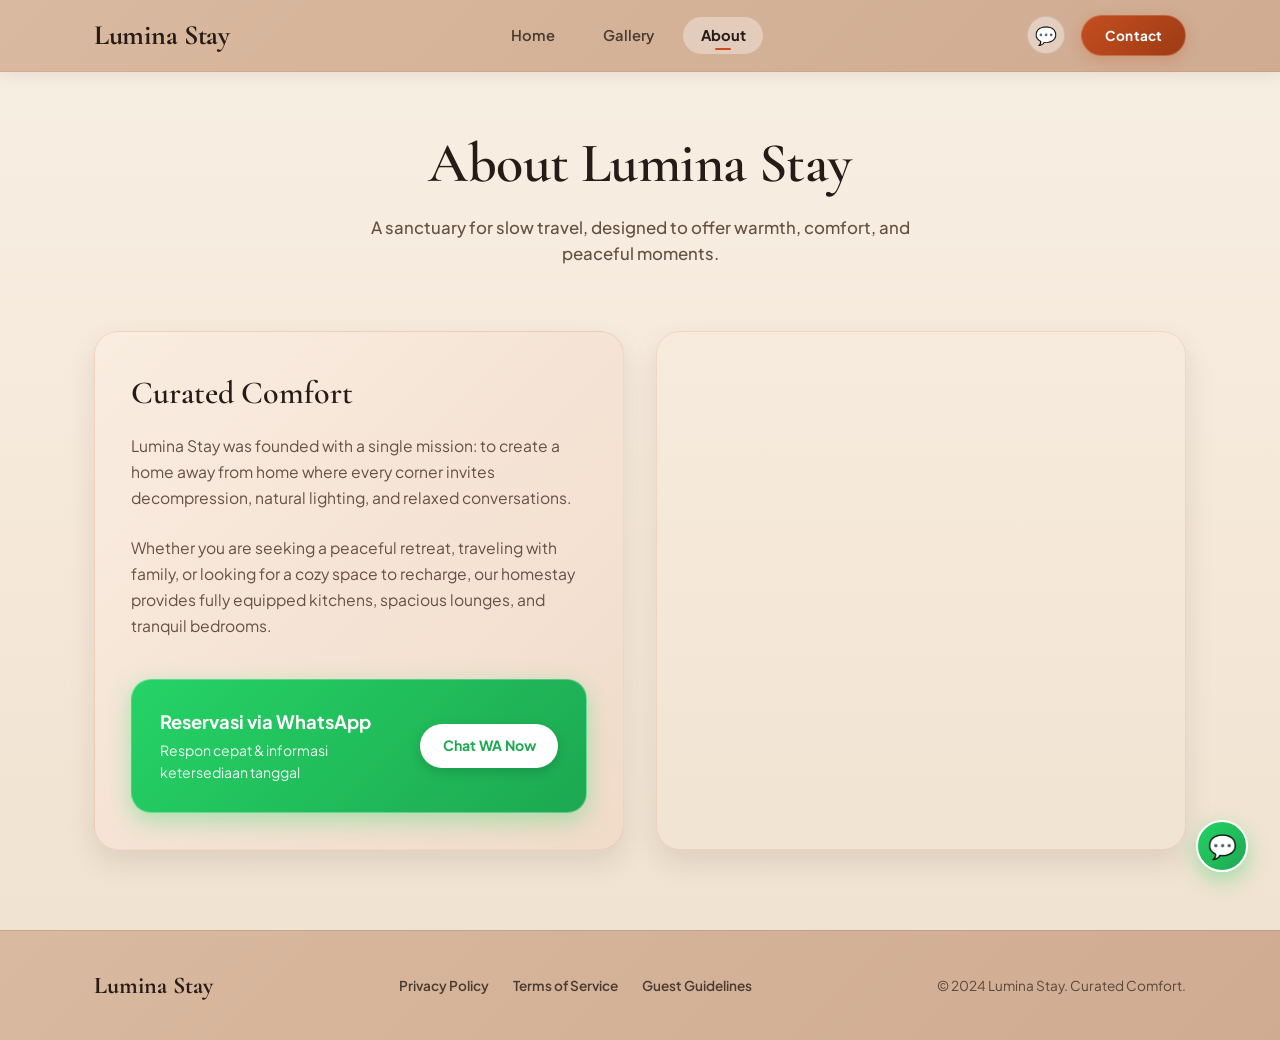
==== pages/about.html @ 622ade3f "Gallery, About, optimization" ====
<!DOCTYPE html>
<html lang="id">
<head>
  <meta charset="UTF-8">
  <meta name="viewport" content="width=device-width, initial-scale=1.0">
  <title>About Us & Contact | Lumina Stay Homestay</title>
  <meta name="description" content="Learn more about Lumina Stay homestay, contact us directly via WhatsApp, and view our location map.">
  <link rel="stylesheet" href="../css/about.css">
</head>
<body>

  <!-- Navbar -->
  <header class="site-header">
    <div class="container nav-container">
      <a href="../index.html" class="brand-logo">Lumina Stay</a>

      <ul class="nav-links" id="navLinks">
        <li><a href="../index.html" class="nav-link">Home</a></li>
        <li><a href="gallery.html" class="nav-link">Gallery</a></li>
        <li><a href="about.html" class="nav-link active">About</a></li>
      </ul>

      <div class="nav-actions">
        <a href="about.html" class="icon-button" title="Tanyakan ketersediaan">💬</a>
        <a href="about.html" class="btn-contact">Contact</a>

        <button class="mobile-toggle" id="mobileToggle" aria-label="Toggle navigation menu">
          <span></span>
          <span></span>
          <span></span>
        </button>
      </div>
    </div>
  </header>

  <!-- About Hero -->
  <section class="about-hero">
    <div class="container text-center">
      <h1 class="about-title">About Lumina Stay</h1>
      <p class="about-subtitle">A sanctuary for slow travel, designed to offer warmth, comfort, and peaceful moments.</p>
    </div>
  </section>

  <!-- About Content & Location Grid -->
  <section class="about-section">
    <div class="container">
      <div class="about-grid">
        
        <!-- Story & WhatsApp Contact Card -->
        <div class="about-card">
          <div>
            <h2 class="about-card-title">Curated Comfort</h2>
            <p class="about-text">
              Lumina Stay was founded with a single mission: to create a home away from home where every corner invites decompression, natural lighting, and relaxed conversations.
            </p>
            <p class="about-text">
              Whether you are seeking a peaceful retreat, traveling with family, or looking for a cozy space to recharge, our homestay provides fully equipped kitchens, spacious lounges, and tranquil bedrooms.
            </p>
          </div>

          <!-- Direct WhatsApp Action Box -->
          <div class="whatsapp-contact-card">
            <div class="wa-info">
              <h4>Reservasi via WhatsApp</h4>
              <p>Respon cepat & informasi ketersediaan tanggal</p>
            </div>
            <a href="https://wa.me/6285119753384?text=Halo%20Lumina%20Stay,%20saya%20ingin%20bertanya%20mengenai%20reservasi" 
               target="_blank" 
               rel="noopener noreferrer" 
               class="btn-wa-direct">
              Chat WA Now
            </a>
          </div>
        </div>

        <!-- Google Maps Location Card -->
        <div class="map-card">
          <iframe 
            src="https://www.google.com/maps/embed?pb=!1m18!1m12!1m3!1d126748.56347862244!2d107.5731168!3d-6.9034443!2m3!1f0!2f0!3f0!3m2!1i1024!2i768!4f13.1!3m3!1m2!1s0x2e68e6398252477f%3A0x146a66eb1427e5d2!2sBandung%2C%20West%20Java!5e0!3m2!1sen!2sid!4v1700000000000!5m2!1sen!2sid" 
            allowfullscreen="" 
            loading="lazy" 
            referrerpolicy="no-referrer-when-downgrade" 
            title="Lumina Stay Google Map Location">
          </iframe>
        </div>

      </div>
    </div>
  </section>

  <!-- Footer -->
  <footer class="site-footer">
    <div class="container footer-container">
      <div class="footer-brand">Lumina Stay</div>
      <ul class="footer-links">
        <li><a href="#" class="footer-link">Privacy Policy</a></li>
        <li><a href="#" class="footer-link">Terms of Service</a></li>
        <li><a href="#" class="footer-link">Guest Guidelines</a></li>
      </ul>
      <div class="footer-copy">© 2024 Lumina Stay. Curated Comfort.</div>
    </div>
  </footer>

  <!-- Floating WhatsApp Button -->
  <a href="https://wa.me/6285119753384?text=Halo%20Lumina%20Stay,%20saya%20ingin%20bertanya%20mengenai%20reservasi" 
     target="_blank" 
     rel="noopener noreferrer" 
     class="whatsapp-float" 
     aria-label="Contact via WhatsApp">
    💬
  </a>

  <script src="../js/about.js"></script>
</body>
</html>
---- css/about.css ----
/* ==========================================================================
   CSS FOR ABOUT.HTML (ABOUT & CONTACT PAGE)
   ========================================================================== */

/* Fonts */
@import url('https://fonts.googleapis.com/css2?family=Cormorant+Garamond:ital,wght@0,500;0,600;0,700;1,500;1,600&family=Plus+Jakarta+Sans:wght@400;500;600;700&display=swap');

:root {
  --bg-main: #F8EFE4;
  --header-bg: #D9B99F;
  --header-bg-gradient: linear-gradient(135deg, #D9B99F 0%, #CFAB91 100%);
  --text-dark: #261B16;
  --text-muted: #665045;
  --accent-terracotta: #C44E20;
  --accent-terracotta-hover: #9E3B14;
  --accent-gold: #DA8C2A;
  
  --font-heading: 'Cormorant Garamond', Georgia, serif;
  --font-body: 'Plus Jakarta Sans', system-ui, sans-serif;

  --nav-height: 72px;
  --radius-lg: 20px;
  --radius-xl: 24px;
  --radius-full: 999px;
  --transition: 0.3s cubic-bezier(0.16, 1, 0.3, 1);
  --shadow-card: 0 12px 28px rgba(38, 27, 22, 0.1);
}

/* Reset & Base */
*, *::before, *::after {
  box-sizing: border-box;
  margin: 0;
  padding: 0;
}

html {
  scroll-behavior: smooth;
  font-size: 16px;
}

body {
  font-family: var(--font-body);
  background: linear-gradient(180deg, #F8EFE4 0%, #F4E7D7 60%, #EFE1CE 100%);
  color: var(--text-dark);
  line-height: 1.55;
  min-height: 100vh;
  overflow-x: hidden;
  -webkit-font-smoothing: antialiased;
}

a {
  color: inherit;
  text-decoration: none;
}

img {
  max-width: 100%;
  height: auto;
  display: block;
  -webkit-user-drag: none;
  user-drag: none;
  -webkit-user-select: none;
  -moz-user-select: none;
  -ms-user-select: none;
  user-select: none;
}

button {
  cursor: pointer;
  border: none;
  font-family: inherit;
  background: none;
}

.text-center {
  text-align: center;
}

/* Prevent blue highlight selection on clicks */
.btn-primary,
.btn-contact,
.icon-button,
.nav-link,
.brand-logo,
.whatsapp-float,
.about-card {
  -webkit-user-select: none;
  -moz-user-select: none;
  -ms-user-select: none;
  user-select: none;
  -webkit-tap-highlight-color: transparent;
}

.container {
  width: 100%;
  max-width: 1140px;
  margin: 0 auto;
  padding: 0 1.5rem;
}

/* Header & Nav */
.site-header {
  height: var(--nav-height);
  display: flex;
  align-items: center;
  position: sticky;
  top: 0;
  z-index: 1000;
  background: var(--header-bg-gradient);
  box-shadow: 0 4px 16px rgba(38, 27, 22, 0.08);
  border-bottom: 1px solid rgba(196, 78, 32, 0.12);
  transition: var(--transition);
}

.nav-container {
  display: flex;
  align-items: center;
  justify-content: space-between;
  width: 100%;
}

.brand-logo {
  font-family: var(--font-heading);
  font-size: 1.75rem;
  font-weight: 700;
  color: var(--text-dark);
  letter-spacing: -0.01em;
  transition: transform var(--transition), color var(--transition);
  display: inline-block;
}

.brand-logo:hover {
  transform: translateY(-1px);
  color: var(--accent-terracotta);
}

.nav-links {
  display: flex;
  align-items: center;
  gap: 0.75rem;
  list-style: none;
}

.nav-link {
  font-size: 0.92rem;
  font-weight: 600;
  color: #4A3A31;
  position: relative;
  padding: 0.45rem 1.1rem;
  border-radius: var(--radius-full);
  transition: all var(--transition);
  display: inline-block;
}

.nav-link::before {
  content: '';
  position: absolute;
  inset: 0;
  border-radius: var(--radius-full);
  background: rgba(38, 27, 22, 0.07);
  opacity: 0;
  transform: scale(0.85);
  transition: all var(--transition);
  z-index: -1;
}

.nav-link::after {
  content: '';
  position: absolute;
  bottom: 4px;
  left: 50%;
  width: 16px;
  height: 2px;
  background-color: var(--accent-terracotta);
  border-radius: 2px;
  opacity: 0;
  transform: translateX(-50%) scaleX(0);
  transition: all var(--transition);
}

.nav-link:hover {
  color: var(--accent-terracotta);
  transform: translateY(-1px);
}

.nav-link:hover::before {
  opacity: 1;
  transform: scale(1);
}

.nav-link:hover::after,
.nav-link.active::after {
  opacity: 1;
  transform: translateX(-50%) scaleX(1);
}

.nav-link.active {
  color: var(--text-dark);
  font-weight: 700;
  background: rgba(255, 255, 255, 0.35);
}

.nav-actions {
  display: flex;
  align-items: center;
  gap: 1rem;
}

.icon-button {
  width: 38px;
  height: 38px;
  display: flex;
  align-items: center;
  justify-content: center;
  border-radius: 50%;
  font-size: 1.1rem;
  transition: all var(--transition);
  background-color: rgba(255, 255, 255, 0.4);
  border: 1px solid rgba(38, 27, 22, 0.1);
}

.icon-button:hover {
  background-color: var(--accent-terracotta);
  transform: translateY(-1px) rotate(6deg);
}

.btn-contact {
  background: linear-gradient(135deg, var(--accent-terracotta) 0%, #9E3B14 100%);
  color: #FFFFFF;
  padding: 0.55rem 1.4rem;
  border-radius: var(--radius-full);
  font-size: 0.85rem;
  font-weight: 700;
  letter-spacing: 0.02em;
  transition: all var(--transition);
  display: inline-flex;
  align-items: center;
  gap: 0.4rem;
  box-shadow: 0 4px 14px rgba(196, 78, 32, 0.25);
  border: 1px solid rgba(255, 255, 255, 0.2);
}

.btn-contact:hover {
  background: linear-gradient(135deg, #D65A29 0%, var(--accent-terracotta) 100%);
  transform: translateY(-1px) scale(1.02);
  box-shadow: 0 8px 18px rgba(196, 78, 32, 0.38);
}

.mobile-toggle {
  display: none;
  flex-direction: column;
  justify-content: space-between;
  width: 22px;
  height: 16px;
  cursor: pointer;
  z-index: 1001;
}

.mobile-toggle span {
  width: 100%;
  height: 2px;
  background-color: var(--text-dark);
  border-radius: 2px;
  transition: var(--transition);
}

/* About Hero & Section */
.about-hero {
  padding: 3rem 0 2rem 0;
}

.about-title {
  font-family: var(--font-heading);
  font-size: 3.5rem;
  font-weight: 600;
  color: var(--text-dark);
  margin-bottom: 0.5rem;
  letter-spacing: -0.01em;
}

.about-subtitle {
  font-size: 1.05rem;
  color: var(--text-muted);
  max-width: 560px;
  margin: 0 auto 2rem auto;
  font-weight: 500;
}

/* About Grid Layout */
.about-grid {
  display: grid;
  grid-template-columns: 1fr 1fr;
  gap: 2rem;
  align-items: stretch;
  padding-bottom: 5rem;
}

.about-card {
  background: linear-gradient(135deg, #F9EDE1 0%, #F1DBC9 100%);
  border-radius: var(--radius-xl);
  padding: 2.25rem;
  box-shadow: var(--shadow-card);
  border: 1px solid rgba(196, 78, 32, 0.12);
  display: flex;
  flex-direction: column;
  justify-content: space-between;
}

.about-card-title {
  font-family: var(--font-heading);
  font-size: 2rem;
  font-weight: 600;
  color: var(--text-dark);
  margin-bottom: 1rem;
}

.about-text {
  font-size: 0.98rem;
  color: var(--text-muted);
  line-height: 1.65;
  margin-bottom: 1.5rem;
}

/* WhatsApp Contact Box */
.whatsapp-contact-card {
  background: linear-gradient(135deg, #25D366 0%, #1DA851 100%);
  color: #FFFFFF;
  border-radius: var(--radius-lg);
  padding: 1.75rem;
  display: flex;
  align-items: center;
  justify-content: space-between;
  gap: 1rem;
  margin-top: 1rem;
  box-shadow: 0 8px 24px rgba(37, 211, 102, 0.35);
  border: 1px solid rgba(255, 255, 255, 0.3);
}

.wa-info h4 {
  font-size: 1.15rem;
  font-weight: 700;
  margin-bottom: 0.25rem;
}

.wa-info p {
  font-size: 0.88rem;
  opacity: 0.92;
}

.btn-wa-direct {
  background-color: #FFFFFF;
  color: #1DA851;
  padding: 0.7rem 1.4rem;
  border-radius: var(--radius-full);
  font-size: 0.88rem;
  font-weight: 700;
  white-space: nowrap;
  transition: all var(--transition);
  box-shadow: 0 4px 12px rgba(0, 0, 0, 0.15);
}

.btn-wa-direct:hover {
  background-color: var(--bg-main);
  color: #127A38;
  transform: translateY(-2px);
}

/* Google Maps Iframe Container */
.map-card {
  border-radius: var(--radius-xl);
  overflow: hidden;
  box-shadow: var(--shadow-card);
  border: 1px solid rgba(196, 78, 32, 0.12);
  min-height: 380px;
  display: flex;
  flex-direction: column;
}

.map-card iframe {
  width: 100%;
  height: 100%;
  min-height: 380px;
  border: 0;
}

/* Floating WhatsApp */
.whatsapp-float {
  position: fixed;
  bottom: 1.75rem;
  right: 2rem;
  width: 52px;
  height: 52px;
  background: linear-gradient(135deg, #25D366 0%, #1DA851 100%);
  color: #FFFFFF;
  border-radius: 50%;
  display: flex;
  align-items: center;
  justify-content: center;
  font-size: 1.45rem;
  box-shadow: 0 8px 22px rgba(37, 211, 102, 0.4);
  z-index: 999;
  transition: var(--transition);
  text-decoration: none;
  border: 2px solid #FFFFFF;
}

.whatsapp-float:hover {
  transform: scale(1.08) translateY(-2px);
  box-shadow: 0 12px 28px rgba(37, 211, 102, 0.5);
}

/* Footer */
.site-footer {
  background-color: var(--header-bg);
  background: var(--header-bg-gradient);
  color: var(--text-dark);
  padding: 2.25rem 0;
  border-top: 1px solid rgba(38, 27, 22, 0.1);
}

.footer-container {
  display: flex;
  align-items: center;
  justify-content: space-between;
  flex-wrap: wrap;
  gap: 1.25rem;
}

.footer-brand {
  font-family: var(--font-heading);
  font-size: 1.5rem;
  font-weight: 700;
  color: var(--text-dark);
}

.footer-links {
  display: flex;
  gap: 1.5rem;
  list-style: none;
}

.footer-link {
  font-size: 0.85rem;
  font-weight: 600;
  color: #4A3A31;
  transition: color var(--transition);
}

.footer-link:hover {
  color: var(--accent-terracotta);
}

.footer-copy {
  font-size: 0.85rem;
  color: rgba(38, 27, 22, 0.7);
}

/* Responsive */
@media (max-width: 900px) {
  .about-grid {
    grid-template-columns: 1fr;
  }
  .footer-container {
    flex-direction: column;
    text-align: center;
    gap: 1rem;
  }
  .footer-links {
    flex-wrap: wrap;
    justify-content: center;
    gap: 1rem;
  }
}

@media (max-width: 768px) {
  .container {
    padding: 0 1.25rem;
  }

  .nav-links {
    display: none;
  }

  .mobile-toggle {
    display: flex;
  }

  .nav-links.mobile-open {
    display: flex;
    flex-direction: column;
    position: fixed;
    top: var(--nav-height);
    left: 0;
    width: 100%;
    background: var(--header-bg);
    padding: 1.5rem;
    box-shadow: 0 10px 30px rgba(0,0,0,0.15);
    gap: 1rem;
    border-bottom: 1px solid rgba(0,0,0,0.1);
  }

  .about-title {
    font-size: 2.75rem;
  }

  .whatsapp-contact-card {
    flex-direction: column;
    text-align: center;
  }

  .whatsapp-float {
    bottom: 1.25rem;
    right: 1.25rem;
    width: 48px;
    height: 48px;
    font-size: 1.3rem;
  }
}
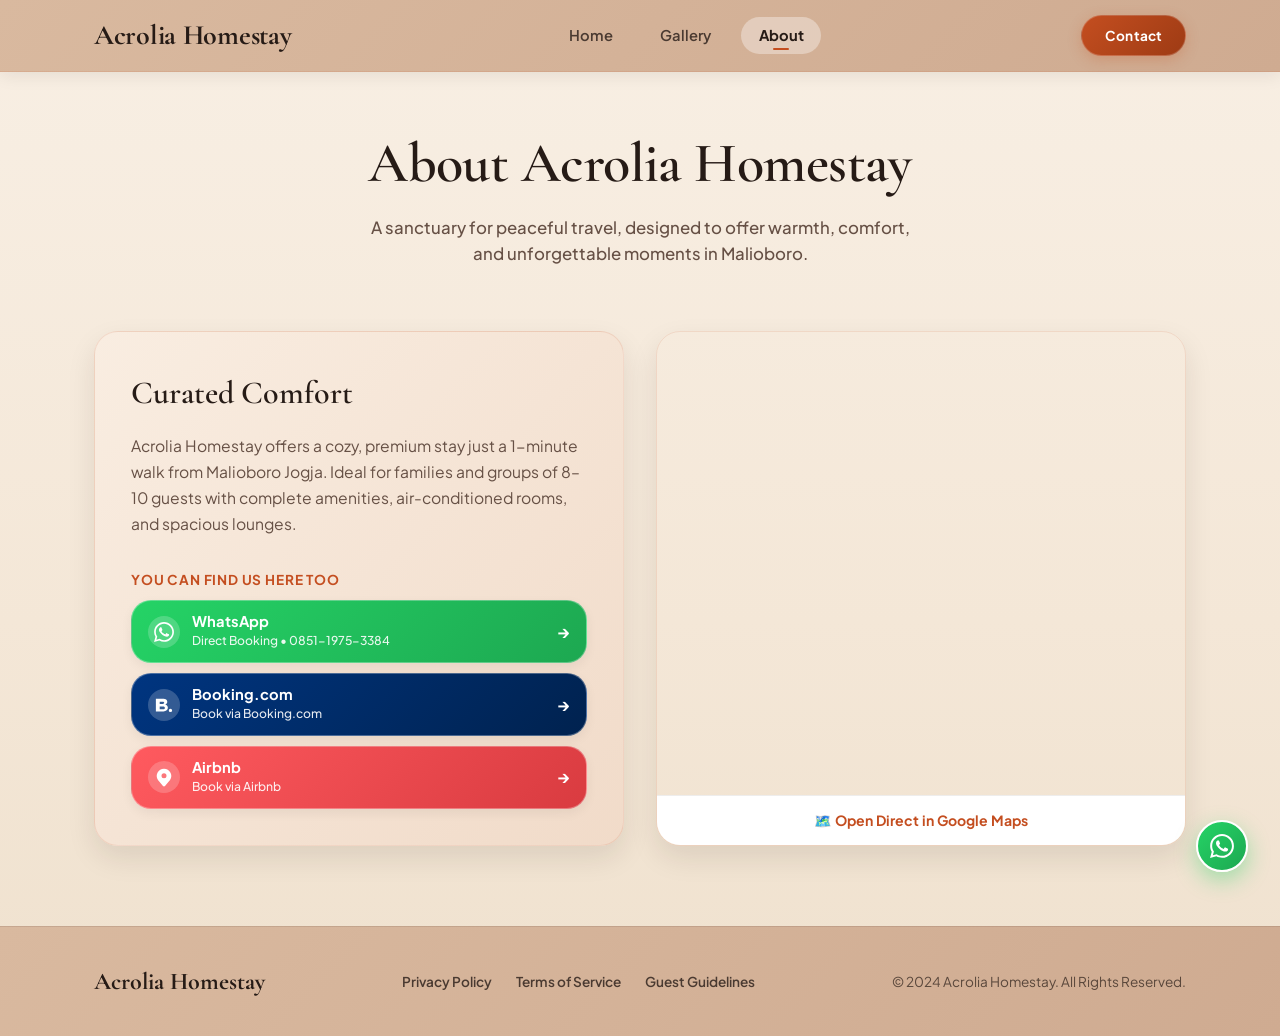
==== commit 72de5b77: "Many Changes" ====
--- a/pages/about.html
+++ b/pages/about.html
@@ -1,18 +1,21 @@
 <!DOCTYPE html>
-<html lang="id">
+<html lang="en">
+
 <head>
   <meta charset="UTF-8">
   <meta name="viewport" content="width=device-width, initial-scale=1.0">
-  <title>About Us & Contact | Lumina Stay Homestay</title>
-  <meta name="description" content="Learn more about Lumina Stay homestay, contact us directly via WhatsApp, and view our location map.">
+  <title>About Us & Contact | Acrolia Homestay</title>
+  <meta name="description"
+    content="Learn more about Acrolia Homestay, contact us directly via WhatsApp, and view our location map in central Malioboro Jogja.">
   <link rel="stylesheet" href="../css/about.css">
 </head>
+
 <body>
 
   <!-- Navbar -->
   <header class="site-header">
     <div class="container nav-container">
-      <a href="../index.html" class="brand-logo">Lumina Stay</a>
+      <a href="../index.html" class="brand-logo">Acrolia Homestay</a>
 
       <ul class="nav-links" id="navLinks">
         <li><a href="../index.html" class="nav-link">Home</a></li>
@@ -21,7 +24,6 @@
       </ul>
 
       <div class="nav-actions">
-        <a href="about.html" class="icon-button" title="Tanyakan ketersediaan">💬</a>
         <a href="about.html" class="btn-contact">Contact</a>
 
         <button class="mobile-toggle" id="mobileToggle" aria-label="Toggle navigation menu">
@@ -36,8 +38,9 @@
   <!-- About Hero -->
   <section class="about-hero">
     <div class="container text-center">
-      <h1 class="about-title">About Lumina Stay</h1>
-      <p class="about-subtitle">A sanctuary for slow travel, designed to offer warmth, comfort, and peaceful moments.</p>
+      <h1 class="about-title">About Acrolia Homestay</h1>
+      <p class="about-subtitle">A sanctuary for peaceful travel, designed to offer warmth, comfort, and unforgettable
+        moments in Malioboro.</p>
     </div>
   </section>
 
@@ -45,43 +48,89 @@
   <section class="about-section">
     <div class="container">
       <div class="about-grid">
-        
-        <!-- Story & WhatsApp Contact Card -->
-        <div class="about-card">
+
+        <!-- Story & Platform Links Card -->
+        <div class="about-card reveal">
           <div>
             <h2 class="about-card-title">Curated Comfort</h2>
             <p class="about-text">
-              Lumina Stay was founded with a single mission: to create a home away from home where every corner invites decompression, natural lighting, and relaxed conversations.
-            </p>
-            <p class="about-text">
-              Whether you are seeking a peaceful retreat, traveling with family, or looking for a cozy space to recharge, our homestay provides fully equipped kitchens, spacious lounges, and tranquil bedrooms.
+              Acrolia Homestay offers a cozy, premium stay just a 1-minute walk from Malioboro Jogja. Ideal for families
+              and groups of 8–10 guests with complete amenities, air-conditioned rooms, and spacious lounges.
             </p>
           </div>
 
-          <!-- Direct WhatsApp Action Box -->
-          <div class="whatsapp-contact-card">
-            <div class="wa-info">
-              <h4>Reservasi via WhatsApp</h4>
-              <p>Respon cepat & informasi ketersediaan tanggal</p>
+          <!-- You Can Find Us Here Too Platform Links -->
+          <div class="booking-platforms-wrapper">
+            <h4 class="platforms-title">You Can Find Us Here Too</h4>
+            <div class="platforms-grid">
+
+              <!-- WhatsApp -->
+              <a href="https://wa.me/6285119753384?text=Hello%20Acrolia%20Homestay,%20I%20would%20like%20to%20inquire%20about%20reservation"
+                target="_blank" rel="noopener noreferrer" class="platform-card platform-wa">
+                <div class="platform-icon">
+                  <svg width="20" height="20" viewBox="0 0 24 24" fill="currentColor">
+                    <path
+                      d="M.057 24l1.687-6.163c-1.041-1.804-1.588-3.849-1.587-5.946.003-6.556 5.338-11.891 11.893-11.891 3.181.001 6.167 1.24 8.413 3.488 2.245 2.248 3.481 5.236 3.48 8.414-.003 6.557-5.338 11.892-11.893 11.892-1.99-.001-3.951-.5-5.688-1.448l-6.305 1.654zm6.597-3.807c1.676.995 3.276 1.591 5.392 1.592 5.448 0 9.886-4.434 9.889-9.885.002-5.462-4.415-9.89-9.881-9.892-5.452 0-9.887 4.434-9.889 9.884-.001 2.225.651 3.891 1.746 5.634l-.999 3.648 3.742-.981zm11.387-5.464c-.074-.124-.272-.198-.57-.347-.297-.149-1.758-.868-2.031-.967-.272-.099-.47-.149-.669.149-.198.297-.768.967-.941 1.165-.173.198-.347.223-.644.074-.297-.149-1.255-.462-2.39-1.475-.883-.788-1.48-1.761-1.653-2.059-.173-.297-.018-.458.13-.606.134-.133.297-.347.446-.521.151-.172.2-.296.3-.495.099-.198.05-.372-.025-.521-.075-.148-.669-1.611-.916-2.206-.242-.579-.487-.501-.669-.51l-.57-.01c-.198 0-.52.074-.792.372s-1.04 1.016-1.04 2.479 1.065 2.876 1.213 3.074c.149.198 2.095 3.2 5.076 4.487.709.306 1.263.489 1.694.626.712.226 1.36.194 1.872.118.571-.085 1.758-.719 2.006-1.413.248-.695.248-1.29.173-1.414z" />
+                  </svg>
+                </div>
+                <div class="platform-info">
+                  <span class="platform-name">WhatsApp</span>
+                  <span class="platform-sub">Direct Booking • 0851-1975-3384</span>
+                </div>
+                <span class="platform-arrow">→</span>
+              </a>
+
+              <!-- Booking.com -->
+              <a href="https://www.booking.com/Share-b2XcSw" target="_blank" rel="noopener noreferrer"
+                class="platform-card platform-booking">
+                <div class="platform-icon">
+                  <svg width="20" height="20" viewBox="0 0 24 24" fill="currentColor">
+                    <path
+                      d="M2.25 4.5h9.1c2.6 0 4.6 1.5 4.6 3.7 0 1.5-1 2.8-2.4 3.3 1.9.5 3.1 2 3.1 3.9 0 2.6-2.2 4.3-5.2 4.3H2.25V4.5zm4.6 3.5v2.8h3.7c1 0 1.7-.6 1.7-1.4s-.7-1.4-1.7-1.4H6.85zm0 5.8v3.4h4.3c1.1 0 1.9-.7 1.9-1.7s-.8-1.7-1.9-1.7H6.85zM19.75 16.5a2 2 0 1 1 0 4 2 2 0 0 1 0-4z" />
+                  </svg>
+                </div>
+                <div class="platform-info">
+                  <span class="platform-name">Booking.com</span>
+                  <span class="platform-sub">Book via Booking.com</span>
+                </div>
+                <span class="platform-arrow">→</span>
+              </a>
+
+              <!-- Airbnb -->
+              <a href="https://www.airbnb.com/rooms/1575852373398861112?viralityEntryPoint=1&s=76" target="_blank"
+                rel="noopener noreferrer" class="platform-card platform-airbnb">
+                <div class="platform-icon">
+                  <svg width="20" height="20" viewBox="0 0 24 24" fill="currentColor">
+                    <path
+                      d="M12 2.05a8.73 8.73 0 0 0-7.23 13.56l5.73 6.94a1.87 1.87 0 0 0 2.99 0l5.74-6.94A8.73 8.73 0 0 0 12 2.05zm0 11.45a3 3 0 1 1 3-3 3 3 0 0 1-3 3z" />
+                  </svg>
+                </div>
+                <div class="platform-info">
+                  <span class="platform-name">Airbnb</span>
+                  <span class="platform-sub">Book via Airbnb</span>
+                </div>
+                <span class="platform-arrow">→</span>
+              </a>
+
             </div>
-            <a href="https://wa.me/6285119753384?text=Halo%20Lumina%20Stay,%20saya%20ingin%20bertanya%20mengenai%20reservasi" 
-               target="_blank" 
-               rel="noopener noreferrer" 
-               class="btn-wa-direct">
-              Chat WA Now
-            </a>
           </div>
         </div>
 
         <!-- Google Maps Location Card -->
-        <div class="map-card">
-          <iframe 
-            src="https://www.google.com/maps/embed?pb=!1m18!1m12!1m3!1d126748.56347862244!2d107.5731168!3d-6.9034443!2m3!1f0!2f0!3f0!3m2!1i1024!2i768!4f13.1!3m3!1m2!1s0x2e68e6398252477f%3A0x146a66eb1427e5d2!2sBandung%2C%20West%20Java!5e0!3m2!1sen!2sid!4v1700000000000!5m2!1sen!2sid" 
-            allowfullscreen="" 
-            loading="lazy" 
-            referrerpolicy="no-referrer-when-downgrade" 
-            title="Lumina Stay Google Map Location">
+        <div class="map-card reveal">
+          <iframe
+            src="https://maps.google.com/maps?q=Acrolia+Homestay+Malioboro@-7.797447,110.3680374&hl=en&z=17&output=embed"
+            allowfullscreen="" loading="lazy" referrerpolicy="no-referrer-when-downgrade"
+            title="Acrolia Homestay Malioboro Google Map Location">
           </iframe>
+          <div
+            style="padding: 0.75rem 1rem; background: #FFFFFF; text-align: center; border-top: 1px solid rgba(38,27,22,0.08);">
+            <a href="https://www.google.com/maps/place/Acrolia+Homestay+Malioboro/@-7.797447,110.3654625,17z/data=!3m1!4b1!4m6!3m5!1s0x2e7a57416631ec63:0xed104c0d7b2878c2!8m2!3d-7.797447!4d110.3680374"
+              target="_blank" rel="noopener noreferrer"
+              style="font-size: 0.88rem; font-weight: 700; color: var(--accent-terracotta); text-decoration: none;">
+              🗺️ Open Direct in Google Maps
+            </a>
+          </div>
         </div>
 
       </div>
@@ -91,25 +140,26 @@
   <!-- Footer -->
   <footer class="site-footer">
     <div class="container footer-container">
-      <div class="footer-brand">Lumina Stay</div>
+      <div class="footer-brand">Acrolia Homestay</div>
       <ul class="footer-links">
         <li><a href="#" class="footer-link">Privacy Policy</a></li>
         <li><a href="#" class="footer-link">Terms of Service</a></li>
         <li><a href="#" class="footer-link">Guest Guidelines</a></li>
       </ul>
-      <div class="footer-copy">© 2024 Lumina Stay. Curated Comfort.</div>
+      <div class="footer-copy">© 2024 Acrolia Homestay. All Rights Reserved.</div>
     </div>
   </footer>
 
   <!-- Floating WhatsApp Button -->
-  <a href="https://wa.me/6285119753384?text=Halo%20Lumina%20Stay,%20saya%20ingin%20bertanya%20mengenai%20reservasi" 
-     target="_blank" 
-     rel="noopener noreferrer" 
-     class="whatsapp-float" 
-     aria-label="Contact via WhatsApp">
-    💬
+  <a href="https://wa.me/6285119753384?text=Hello%20Acrolia%20Homestay,%20I%20would%20like%20to%20inquire%20about%20reservation"
+    target="_blank" rel="noopener noreferrer" class="whatsapp-float" aria-label="Contact via WhatsApp">
+    <svg width="24" height="24" viewBox="0 0 24 24" fill="currentColor">
+      <path
+        d="M.057 24l1.687-6.163c-1.041-1.804-1.588-3.849-1.587-5.946.003-6.556 5.338-11.891 11.893-11.891 3.181.001 6.167 1.24 8.413 3.488 2.245 2.248 3.481 5.236 3.48 8.414-.003 6.557-5.338 11.892-11.893 11.892-1.99-.001-3.951-.5-5.688-1.448l-6.305 1.654zm6.597-3.807c1.676.995 3.276 1.591 5.392 1.592 5.448 0 9.886-4.434 9.889-9.885.002-5.462-4.415-9.89-9.881-9.892-5.452 0-9.887 4.434-9.889 9.884-.001 2.225.651 3.891 1.746 5.634l-.999 3.648 3.742-.981zm11.387-5.464c-.074-.124-.272-.198-.57-.347-.297-.149-1.758-.868-2.031-.967-.272-.099-.47-.149-.669.149-.198.297-.768.967-.941 1.165-.173.198-.347.223-.644.074-.297-.149-1.255-.462-2.39-1.475-.883-.788-1.48-1.761-1.653-2.059-.173-.297-.018-.458.13-.606.134-.133.297-.347.446-.521.151-.172.2-.296.3-.495.099-.198.05-.372-.025-.521-.075-.148-.669-1.611-.916-2.206-.242-.579-.487-.501-.669-.51l-.57-.01c-.198 0-.52.074-.792.372s-1.04 1.016-1.04 2.479 1.065 2.876 1.213 3.074c.149.198 2.095 3.2 5.076 4.487.709.306 1.263.489 1.694.626.712.226 1.36.194 1.872.118.571-.085 1.758-.719 2.006-1.413.248-.695.248-1.29.173-1.414z" />
+    </svg>
   </a>
 
   <script src="../js/about.js"></script>
 </body>
-</html>
+
+</html>
--- a/css/about.css
+++ b/css/about.css
@@ -321,48 +321,100 @@
   margin-bottom: 1.5rem;
 }
 
-/* WhatsApp Contact Box */
-.whatsapp-contact-card {
+/* Booking Platforms Box (WhatsApp, Booking.com, Airbnb) */
+.booking-platforms-wrapper {
+  margin-top: 0.5rem;
+}
+
+.platforms-title {
+  font-family: var(--font-body);
+  font-size: 0.85rem;
+  font-weight: 700;
+  color: var(--accent-terracotta);
+  margin-bottom: 0.65rem;
+  text-transform: uppercase;
+  letter-spacing: 0.06em;
+}
+
+.platforms-grid {
+  display: flex;
+  flex-direction: column;
+  gap: 0.65rem;
+}
+
+.platform-card {
+  display: flex;
+  align-items: center;
+  justify-content: space-between;
+  padding: 0.75rem 1rem;
+  border-radius: var(--radius-lg);
+  text-decoration: none;
+  transition: all var(--transition);
+  border: 1px solid rgba(255, 255, 255, 0.3);
+  box-shadow: 0 4px 12px rgba(0, 0, 0, 0.06);
+}
+
+.platform-card:hover {
+  transform: translateY(-2px) scale(1.01);
+  box-shadow: 0 8px 20px rgba(0, 0, 0, 0.15);
+}
+
+/* WhatsApp Card */
+.platform-wa {
   background: linear-gradient(135deg, #25D366 0%, #1DA851 100%);
   color: #FFFFFF;
-  border-radius: var(--radius-lg);
-  padding: 1.75rem;
-  display: flex;
-  align-items: center;
-  justify-content: space-between;
-  gap: 1rem;
-  margin-top: 1rem;
-  box-shadow: 0 8px 24px rgba(37, 211, 102, 0.35);
-  border: 1px solid rgba(255, 255, 255, 0.3);
-}
-
-.wa-info h4 {
-  font-size: 1.15rem;
-  font-weight: 700;
-  margin-bottom: 0.25rem;
-}
-
-.wa-info p {
-  font-size: 0.88rem;
-  opacity: 0.92;
-}
-
-.btn-wa-direct {
-  background-color: #FFFFFF;
-  color: #1DA851;
-  padding: 0.7rem 1.4rem;
-  border-radius: var(--radius-full);
-  font-size: 0.88rem;
-  font-weight: 700;
-  white-space: nowrap;
-  transition: all var(--transition);
-  box-shadow: 0 4px 12px rgba(0, 0, 0, 0.15);
-}
-
-.btn-wa-direct:hover {
-  background-color: var(--bg-main);
-  color: #127A38;
-  transform: translateY(-2px);
+}
+
+/* Booking.com Card */
+.platform-booking {
+  background: linear-gradient(135deg, #003580 0%, #00224F 100%);
+  color: #FFFFFF;
+}
+
+/* Airbnb Card */
+.platform-airbnb {
+  background: linear-gradient(135deg, #FF5A5F 0%, #D93B40 100%);
+  color: #FFFFFF;
+}
+
+.platform-icon {
+  font-size: 1.25rem;
+  width: 32px;
+  height: 32px;
+  display: flex;
+  align-items: center;
+  justify-content: center;
+  background: rgba(255, 255, 255, 0.2);
+  border-radius: 50%;
+  margin-right: 0.75rem;
+}
+
+.platform-info {
+  flex: 1;
+  display: flex;
+  flex-direction: column;
+}
+
+.platform-name {
+  font-weight: 700;
+  font-size: 0.92rem;
+  line-height: 1.2;
+}
+
+.platform-sub {
+  font-size: 0.76rem;
+  opacity: 0.9;
+  font-weight: 500;
+}
+
+.platform-arrow {
+  font-size: 1.05rem;
+  font-weight: 700;
+  transition: transform var(--transition);
+}
+
+.platform-card:hover .platform-arrow {
+  transform: translateX(4px);
 }
 
 /* Google Maps Iframe Container */
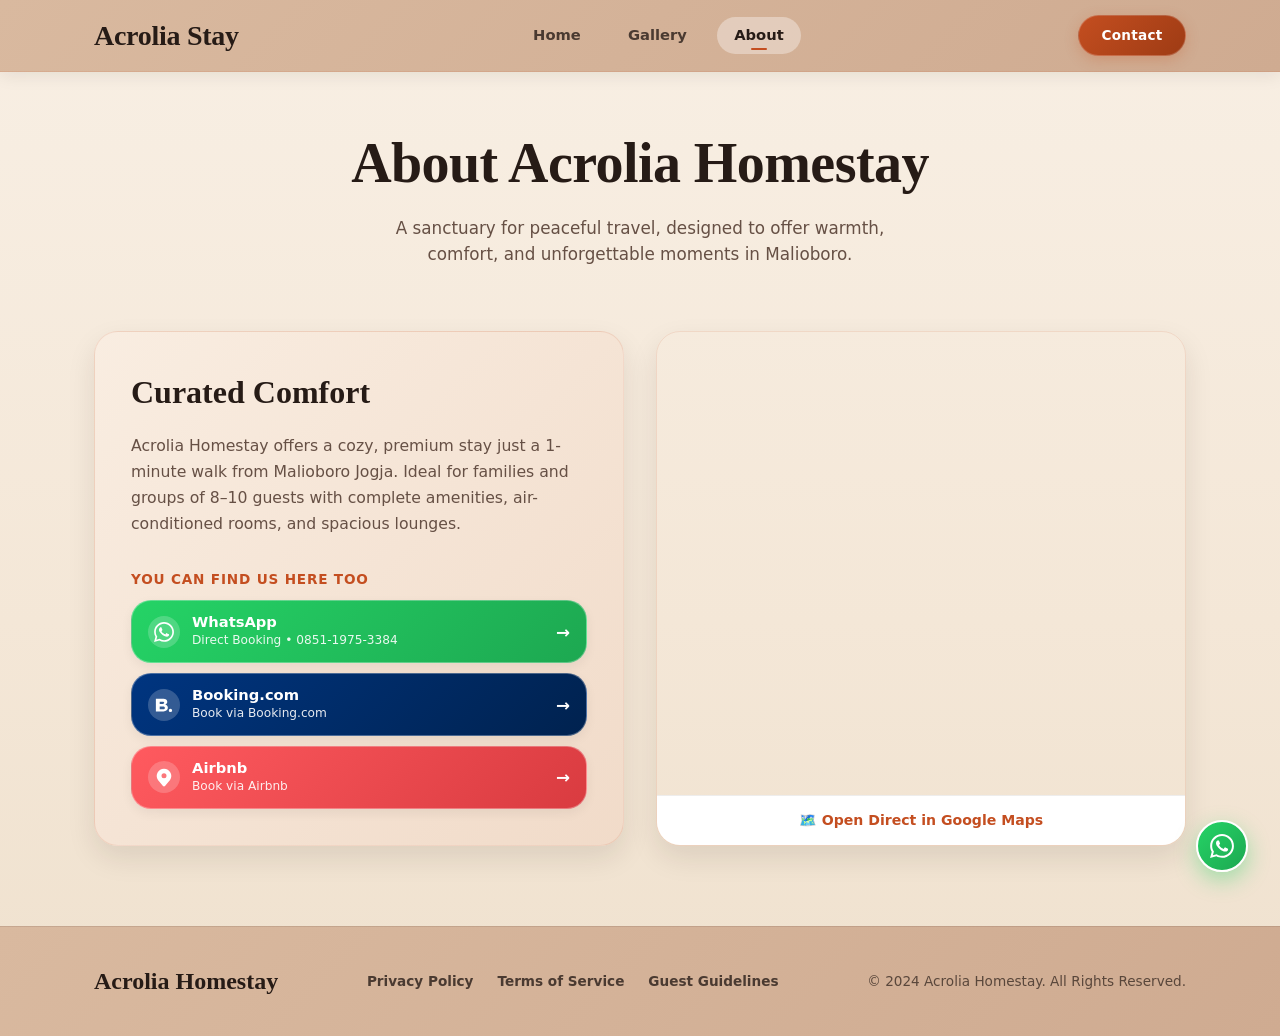
==== commit b11b66d3: "Fix deadzone" ====
--- a/pages/about.html
+++ b/pages/about.html
@@ -15,7 +15,7 @@
   <!-- Navbar -->
   <header class="site-header">
     <div class="container nav-container">
-      <a href="../index.html" class="brand-logo">Acrolia Homestay</a>
+      <a href="../index.html" class="brand-logo">Acrolia Stay</a>
 
       <ul class="nav-links" id="navLinks">
         <li><a href="../index.html" class="nav-link">Home</a></li>
--- a/css/about.css
+++ b/css/about.css
@@ -2,8 +2,7 @@
    CSS FOR ABOUT.HTML (ABOUT & CONTACT PAGE)
    ========================================================================== */
 
-/* Fonts */
-@import url('https://fonts.googleapis.com/css2?family=Cormorant+Garamond:ital,wght@0,500;0,600;0,700;1,500;1,600&family=Plus+Jakarta+Sans:wght@400;500;600;700&display=swap');
+/* Fonts loaded via HTML preconnect links for non-blocking 60fps rendering */
 
 :root {
   --bg-main: #F8EFE4;
@@ -14,7 +13,7 @@
   --accent-terracotta: #C44E20;
   --accent-terracotta-hover: #9E3B14;
   --accent-gold: #DA8C2A;
-  
+
   --font-heading: 'Cormorant Garamond', Georgia, serif;
   --font-body: 'Plus Jakarta Sans', system-ui, sans-serif;
 
@@ -27,7 +26,9 @@
 }
 
 /* Reset & Base */
-*, *::before, *::after {
+*,
+*::before,
+*::after {
   box-sizing: border-box;
   margin: 0;
   padding: 0;
@@ -36,6 +37,9 @@
 html {
   scroll-behavior: smooth;
   font-size: 16px;
+  width: 100%;
+  max-width: 100%;
+  overflow-x: hidden;
 }
 
 body {
@@ -44,7 +48,10 @@
   color: var(--text-dark);
   line-height: 1.55;
   min-height: 100vh;
+  width: 100%;
+  max-width: 100%;
   overflow-x: hidden;
+  position: relative;
   -webkit-font-smoothing: antialiased;
 }
 
@@ -512,11 +519,13 @@
   .about-grid {
     grid-template-columns: 1fr;
   }
+
   .footer-container {
     flex-direction: column;
     text-align: center;
     gap: 1rem;
   }
+
   .footer-links {
     flex-wrap: wrap;
     justify-content: center;
@@ -546,9 +555,9 @@
     width: 100%;
     background: var(--header-bg);
     padding: 1.5rem;
-    box-shadow: 0 10px 30px rgba(0,0,0,0.15);
+    box-shadow: 0 10px 30px rgba(0, 0, 0, 0.15);
     gap: 1rem;
-    border-bottom: 1px solid rgba(0,0,0,0.1);
+    border-bottom: 1px solid rgba(0, 0, 0, 0.1);
   }
 
   .about-title {
@@ -567,4 +576,4 @@
     height: 48px;
     font-size: 1.3rem;
   }
-}
+}
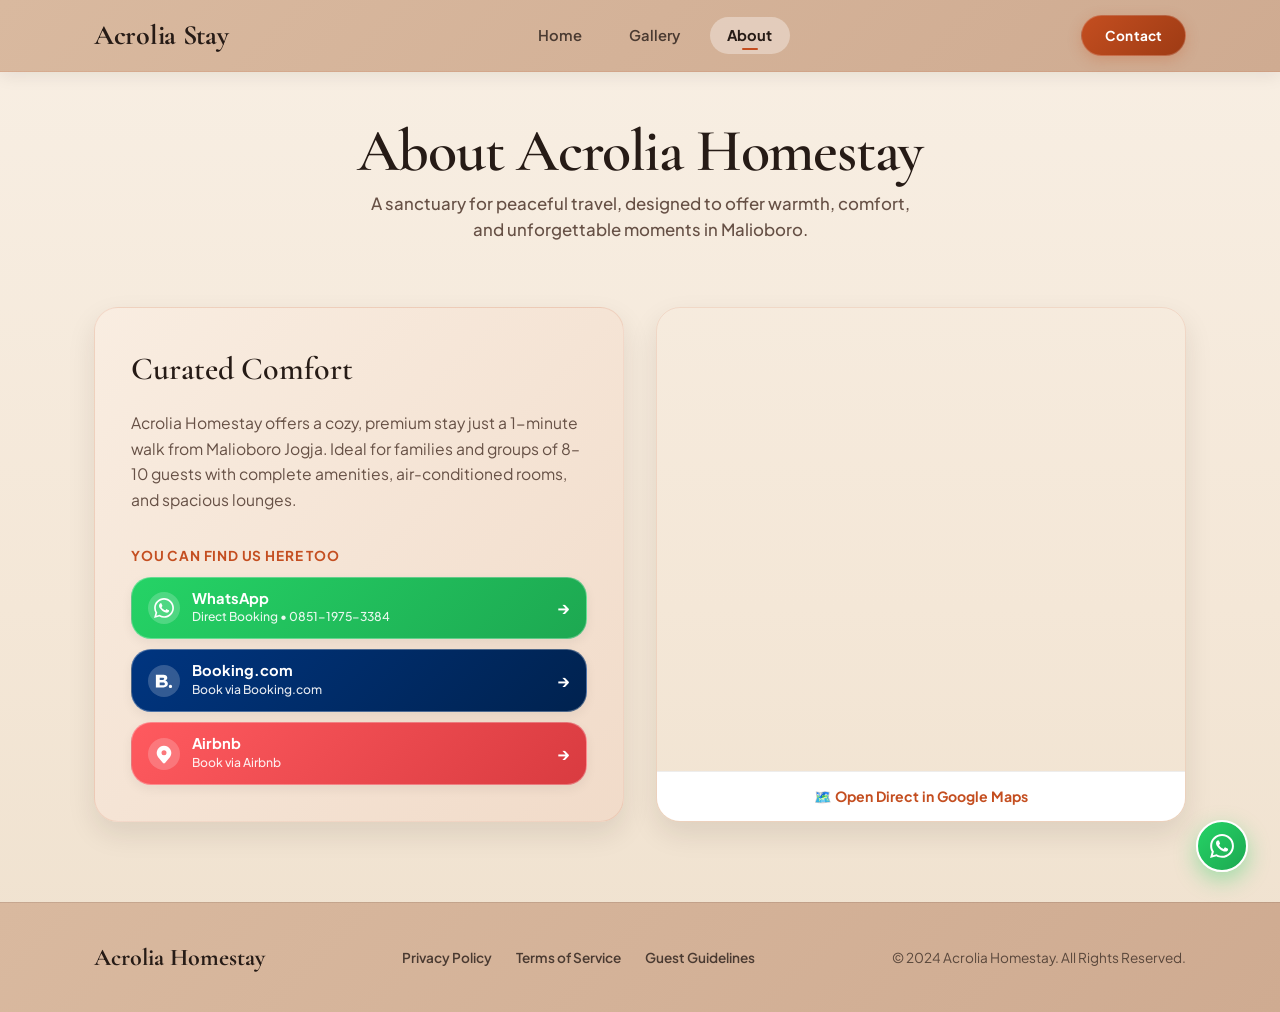
==== commit 45b0fe87: "Same font and size" ====
--- a/pages/about.html
+++ b/pages/about.html
@@ -7,6 +7,9 @@
   <title>About Us & Contact | Acrolia Homestay</title>
   <meta name="description"
     content="Learn more about Acrolia Homestay, contact us directly via WhatsApp, and view our location map in central Malioboro Jogja.">
+  <link rel="preconnect" href="https://fonts.googleapis.com">
+  <link rel="preconnect" href="https://fonts.gstatic.com" crossorigin>
+  <link href="https://fonts.googleapis.com/css2?family=Cormorant+Garamond:ital,wght@0,500;0,600;0,700;1,500;1,600&family=Plus+Jakarta+Sans:wght@400;500;600;700&display=swap" rel="stylesheet">
   <link rel="stylesheet" href="../css/about.css">
 </head>
 
@@ -27,9 +30,10 @@
         <a href="about.html" class="btn-contact">Contact</a>
 
         <button class="mobile-toggle" id="mobileToggle" aria-label="Toggle navigation menu">
-          <span></span>
-          <span></span>
-          <span></span>
+          <span class="grid-square"></span>
+          <span class="grid-square"></span>
+          <span class="grid-square"></span>
+          <span class="grid-square"></span>
         </button>
       </div>
     </div>
--- a/css/about.css
+++ b/css/about.css
@@ -2,7 +2,8 @@
    CSS FOR ABOUT.HTML (ABOUT & CONTACT PAGE)
    ========================================================================== */
 
-/* Fonts loaded via HTML preconnect links for non-blocking 60fps rendering */
+/* Fonts */
+@import url('https://fonts.googleapis.com/css2?family=Cormorant+Garamond:ital,wght@0,500;0,600;0,700;1,500;1,600&family=Plus+Jakarta+Sans:wght@400;500;600;700&display=swap');
 
 :root {
   --bg-main: #F8EFE4;
@@ -255,20 +256,41 @@
 
 .mobile-toggle {
   display: none;
-  flex-direction: column;
-  justify-content: space-between;
+  grid-template-columns: repeat(2, 1fr);
+  grid-template-rows: repeat(2, 1fr);
+  gap: 3px;
   width: 22px;
-  height: 16px;
+  height: 22px;
   cursor: pointer;
   z-index: 1001;
-}
-
-.mobile-toggle span {
-  width: 100%;
-  height: 2px;
-  background-color: var(--text-dark);
-  border-radius: 2px;
-  transition: var(--transition);
+  background: transparent;
+  border: none;
+  padding: 0;
+  transition: transform 0.4s cubic-bezier(0.16, 1, 0.3, 1);
+}
+
+.mobile-toggle .grid-square {
+  width: 9.5px;
+  height: 9.5px;
+  border: 1.8px solid var(--text-dark);
+  border-radius: 3px;
+  background-color: transparent;
+  transition: all 0.3s cubic-bezier(0.16, 1, 0.3, 1);
+}
+
+.mobile-toggle:hover .grid-square {
+  border-color: var(--accent-terracotta);
+}
+
+/* Active State (When clicked / open menu) */
+.mobile-toggle.active {
+  transform: rotate(90deg);
+}
+
+.mobile-toggle.active .grid-square {
+  background-color: var(--accent-terracotta);
+  border-color: var(--accent-terracotta);
+  box-shadow: 0 2px 8px rgba(196, 78, 32, 0.4);
 }
 
 /* About Hero & Section */
@@ -278,11 +300,12 @@
 
 .about-title {
   font-family: var(--font-heading);
-  font-size: 3.5rem;
+  font-size: 3.75rem;
+  line-height: 1.05;
   font-weight: 600;
   color: var(--text-dark);
   margin-bottom: 0.5rem;
-  letter-spacing: -0.01em;
+  letter-spacing: -0.02em;
 }
 
 .about-subtitle {
@@ -538,15 +561,11 @@
     padding: 0 1.25rem;
   }
 
+  .mobile-toggle {
+    display: grid;
+  }
+
   .nav-links {
-    display: none;
-  }
-
-  .mobile-toggle {
-    display: flex;
-  }
-
-  .nav-links.mobile-open {
     display: flex;
     flex-direction: column;
     position: fixed;
@@ -554,14 +573,31 @@
     left: 0;
     width: 100%;
     background: var(--header-bg);
-    padding: 1.5rem;
-    box-shadow: 0 10px 30px rgba(0, 0, 0, 0.15);
-    gap: 1rem;
-    border-bottom: 1px solid rgba(0, 0, 0, 0.1);
+    padding: 1.5rem 1.5rem 1.75rem 1.5rem;
+    box-shadow: 0 12px 28px rgba(38, 27, 22, 0.15);
+    gap: 0.85rem;
+    border-bottom: 1px solid rgba(196, 78, 32, 0.15);
+    opacity: 0;
+    visibility: hidden;
+    transform: translate3d(0, -10px, 0);
+    transition: opacity 0.25s ease, transform 0.25s cubic-bezier(0.16, 1, 0.3, 1), visibility 0.25s;
+    will-change: opacity, transform;
+    backface-visibility: hidden;
+    pointer-events: none;
+    z-index: 999;
+  }
+
+  .nav-links.mobile-open {
+    opacity: 1;
+    visibility: visible;
+    transform: translate3d(0, 0, 0);
+    pointer-events: auto;
   }
 
   .about-title {
     font-size: 2.75rem;
+    line-height: 1.1;
+    letter-spacing: -0.02em;
   }
 
   .whatsapp-contact-card {
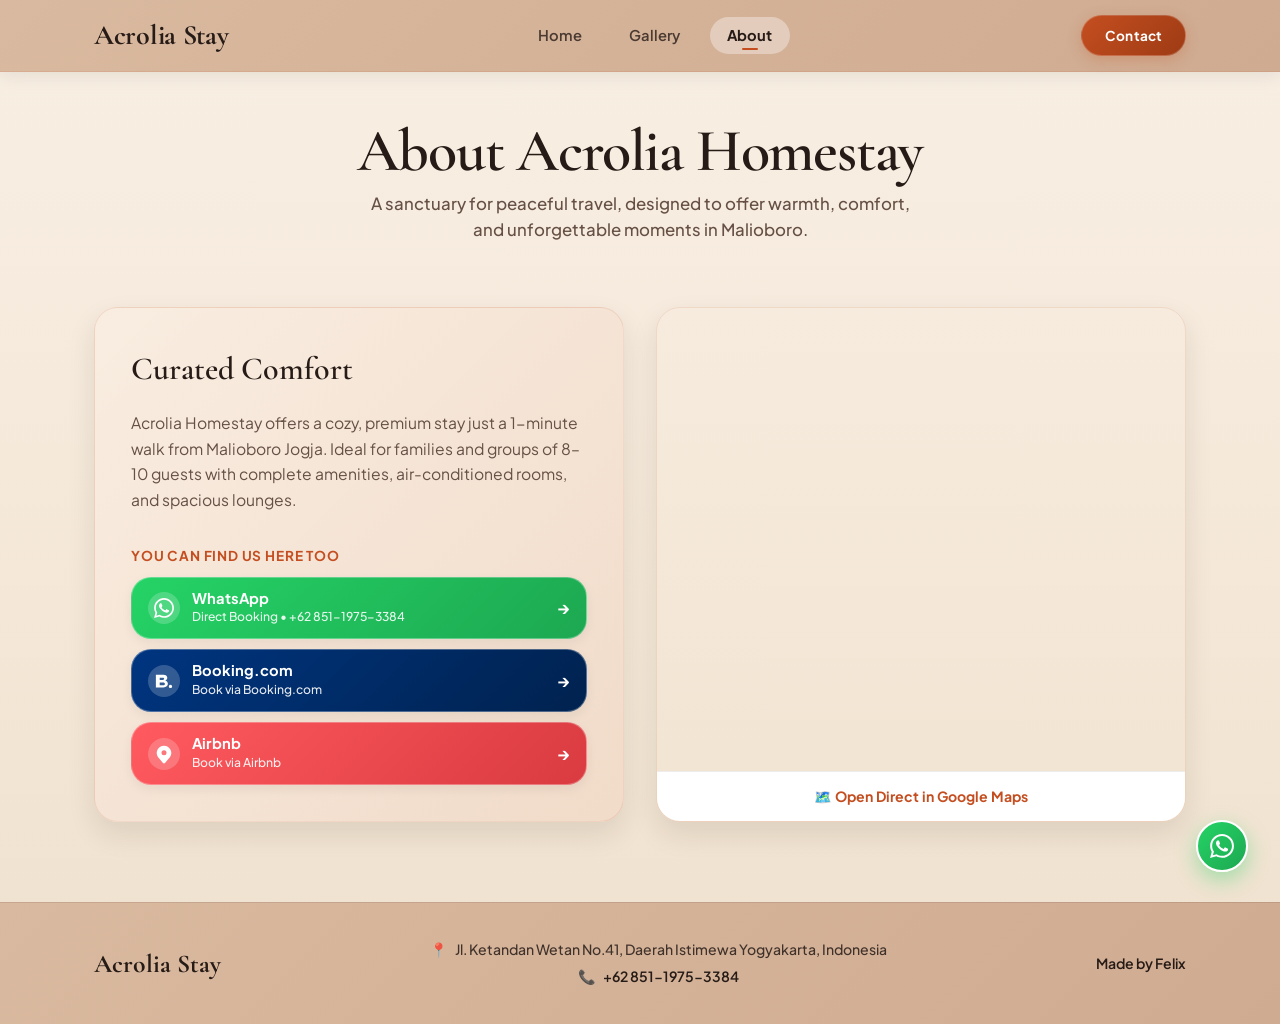
==== commit 74d5ee22: "Add footer" ====
--- a/pages/about.html
+++ b/pages/about.html
@@ -9,7 +9,9 @@
     content="Learn more about Acrolia Homestay, contact us directly via WhatsApp, and view our location map in central Malioboro Jogja.">
   <link rel="preconnect" href="https://fonts.googleapis.com">
   <link rel="preconnect" href="https://fonts.gstatic.com" crossorigin>
-  <link href="https://fonts.googleapis.com/css2?family=Cormorant+Garamond:ital,wght@0,500;0,600;0,700;1,500;1,600&family=Plus+Jakarta+Sans:wght@400;500;600;700&display=swap" rel="stylesheet">
+  <link
+    href="https://fonts.googleapis.com/css2?family=Cormorant+Garamond:ital,wght@0,500;0,600;0,700;1,500;1,600&family=Plus+Jakarta+Sans:wght@400;500;600;700&display=swap"
+    rel="stylesheet">
   <link rel="stylesheet" href="../css/about.css">
 </head>
 
@@ -79,7 +81,7 @@
                 </div>
                 <div class="platform-info">
                   <span class="platform-name">WhatsApp</span>
-                  <span class="platform-sub">Direct Booking • 0851-1975-3384</span>
+                  <span class="platform-sub">Direct Booking • +62 851-1975-3384</span>
                 </div>
                 <span class="platform-arrow">→</span>
               </a>
@@ -144,13 +146,21 @@
   <!-- Footer -->
   <footer class="site-footer">
     <div class="container footer-container">
-      <div class="footer-brand">Acrolia Homestay</div>
-      <ul class="footer-links">
-        <li><a href="#" class="footer-link">Privacy Policy</a></li>
-        <li><a href="#" class="footer-link">Terms of Service</a></li>
-        <li><a href="#" class="footer-link">Guest Guidelines</a></li>
-      </ul>
-      <div class="footer-copy">© 2024 Acrolia Homestay. All Rights Reserved.</div>
+      <div class="footer-brand">Acrolia Stay</div>
+
+      <div class="footer-info">
+        <p class="footer-info-item">
+          <span class="info-icon">📍</span>
+          <span>Jl. Ketandan Wetan No.41, Daerah Istimewa Yogyakarta, Indonesia</span>
+        </p>
+        <p class="footer-info-item">
+          <span class="info-icon">📞</span>
+          <a href="https://wa.me/6285119753384?text=Hello%20Acrolia%20Stay,%20I%20would%20like%20to%20inquire%20about%20reservation"
+            target="_blank" rel="noopener noreferrer" class="footer-wa-link">+62 851-1975-3384</a>
+        </p>
+      </div>
+
+      <div class="footer-copy">Made by Felix</div>
     </div>
   </footer>
 
--- a/css/about.css
+++ b/css/about.css
@@ -510,31 +510,50 @@
 
 .footer-brand {
   font-family: var(--font-heading);
-  font-size: 1.5rem;
+  font-size: 1.6rem;
   font-weight: 700;
   color: var(--text-dark);
 }
 
-.footer-links {
-  display: flex;
-  gap: 1.5rem;
-  list-style: none;
-}
-
-.footer-link {
-  font-size: 0.85rem;
+.footer-info {
+  display: flex;
+  flex-direction: column;
+  align-items: center;
+  gap: 0.35rem;
+  text-align: center;
+}
+
+.footer-info-item {
+  font-size: 0.88rem;
+  color: rgba(38, 27, 22, 0.85);
+  font-weight: 500;
+  display: flex;
+  align-items: center;
+  justify-content: center;
+  gap: 0.4rem;
+  flex-wrap: wrap;
+}
+
+.footer-wa-link {
+  color: var(--text-dark);
   font-weight: 600;
-  color: #4A3A31;
   transition: color var(--transition);
 }
 
-.footer-link:hover {
+.footer-wa-link:hover {
   color: var(--accent-terracotta);
+  text-decoration: underline;
+}
+
+.info-divider {
+  color: var(--accent-terracotta);
+  opacity: 0.5;
 }
 
 .footer-copy {
-  font-size: 0.85rem;
-  color: rgba(38, 27, 22, 0.7);
+  font-size: 0.88rem;
+  font-weight: 600;
+  color: var(--text-dark);
 }
 
 /* Responsive */
@@ -546,13 +565,7 @@
   .footer-container {
     flex-direction: column;
     text-align: center;
-    gap: 1rem;
-  }
-
-  .footer-links {
-    flex-wrap: wrap;
-    justify-content: center;
-    gap: 1rem;
+    gap: 1.25rem;
   }
 }
 
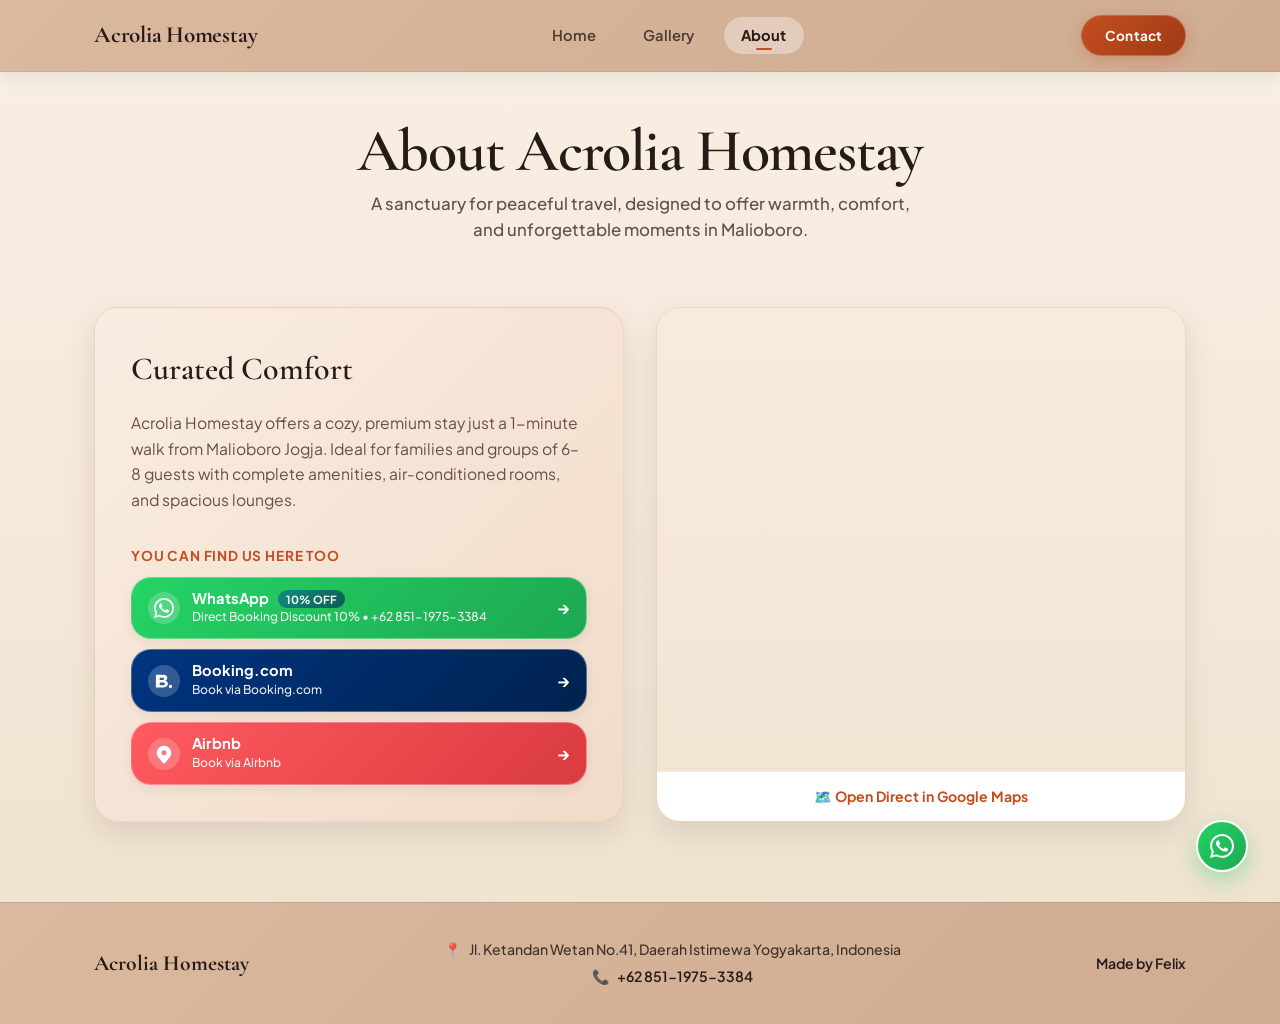
==== commit 9d6b45a1: "Fix some things" ====
--- a/pages/about.html
+++ b/pages/about.html
@@ -20,7 +20,7 @@
   <!-- Navbar -->
   <header class="site-header">
     <div class="container nav-container">
-      <a href="../index.html" class="brand-logo">Acrolia Stay</a>
+      <a href="../index.html" class="brand-logo">Acrolia Homestay</a>
 
       <ul class="nav-links" id="navLinks">
         <li><a href="../index.html" class="nav-link">Home</a></li>
@@ -61,7 +61,7 @@
             <h2 class="about-card-title">Curated Comfort</h2>
             <p class="about-text">
               Acrolia Homestay offers a cozy, premium stay just a 1-minute walk from Malioboro Jogja. Ideal for families
-              and groups of 8–10 guests with complete amenities, air-conditioned rooms, and spacious lounges.
+              and groups of 6–8 guests with complete amenities, air-conditioned rooms, and spacious lounges.
             </p>
           </div>
 
@@ -80,8 +80,8 @@
                   </svg>
                 </div>
                 <div class="platform-info">
-                  <span class="platform-name">WhatsApp</span>
-                  <span class="platform-sub">Direct Booking • +62 851-1975-3384</span>
+                  <span class="platform-name">WhatsApp <span class="badge-discount">10% OFF</span></span>
+                  <span class="platform-sub">Direct Booking Discount 10% • +62 851-1975-3384</span>
                 </div>
                 <span class="platform-arrow">→</span>
               </a>
@@ -146,7 +146,7 @@
   <!-- Footer -->
   <footer class="site-footer">
     <div class="container footer-container">
-      <div class="footer-brand">Acrolia Stay</div>
+      <div class="footer-brand">Acrolia Homestay</div>
 
       <div class="footer-info">
         <p class="footer-info-item">
@@ -155,7 +155,7 @@
         </p>
         <p class="footer-info-item">
           <span class="info-icon">📞</span>
-          <a href="https://wa.me/6285119753384?text=Hello%20Acrolia%20Stay,%20I%20would%20like%20to%20inquire%20about%20reservation"
+          <a href="https://wa.me/6285119753384?text=Hello%20Acrolia%20Homestay,%20I%20would%20like%20to%20inquire%20about%20reservation"
             target="_blank" rel="noopener noreferrer" class="footer-wa-link">+62 851-1975-3384</a>
         </p>
       </div>
--- a/css/about.css
+++ b/css/about.css
@@ -129,12 +129,13 @@
 
 .brand-logo {
   font-family: var(--font-heading);
-  font-size: 1.75rem;
+  font-size: 1.45rem;
   font-weight: 700;
   color: var(--text-dark);
   letter-spacing: -0.01em;
   transition: transform var(--transition), color var(--transition);
   display: inline-block;
+  white-space: nowrap;
 }
 
 .brand-logo:hover {
@@ -510,9 +511,21 @@
 
 .footer-brand {
   font-family: var(--font-heading);
-  font-size: 1.6rem;
-  font-weight: 700;
-  color: var(--text-dark);
+  font-size: 1.35rem;
+  font-weight: 700;
+  color: var(--text-dark);
+  white-space: nowrap;
+}
+
+.badge-discount {
+  background: linear-gradient(135deg, #128C7E 0%, #075E54 100%);
+  color: #ffffff;
+  font-size: 0.7rem;
+  font-weight: 700;
+  padding: 0.15rem 0.5rem;
+  border-radius: var(--radius-full);
+  margin-left: 0.4rem;
+  vertical-align: middle;
 }
 
 .footer-info {
@@ -570,6 +583,10 @@
 }
 
 @media (max-width: 768px) {
+  .brand-logo {
+    font-size: 1.2rem;
+  }
+
   .container {
     padding: 0 1.25rem;
   }
@@ -625,4 +642,14 @@
     height: 48px;
     font-size: 1.3rem;
   }
+}
+
+@media (max-width: 480px) {
+  .brand-logo {
+    font-size: 1.08rem;
+  }
+
+  .footer-brand {
+    font-size: 1.15rem;
+  }
 }
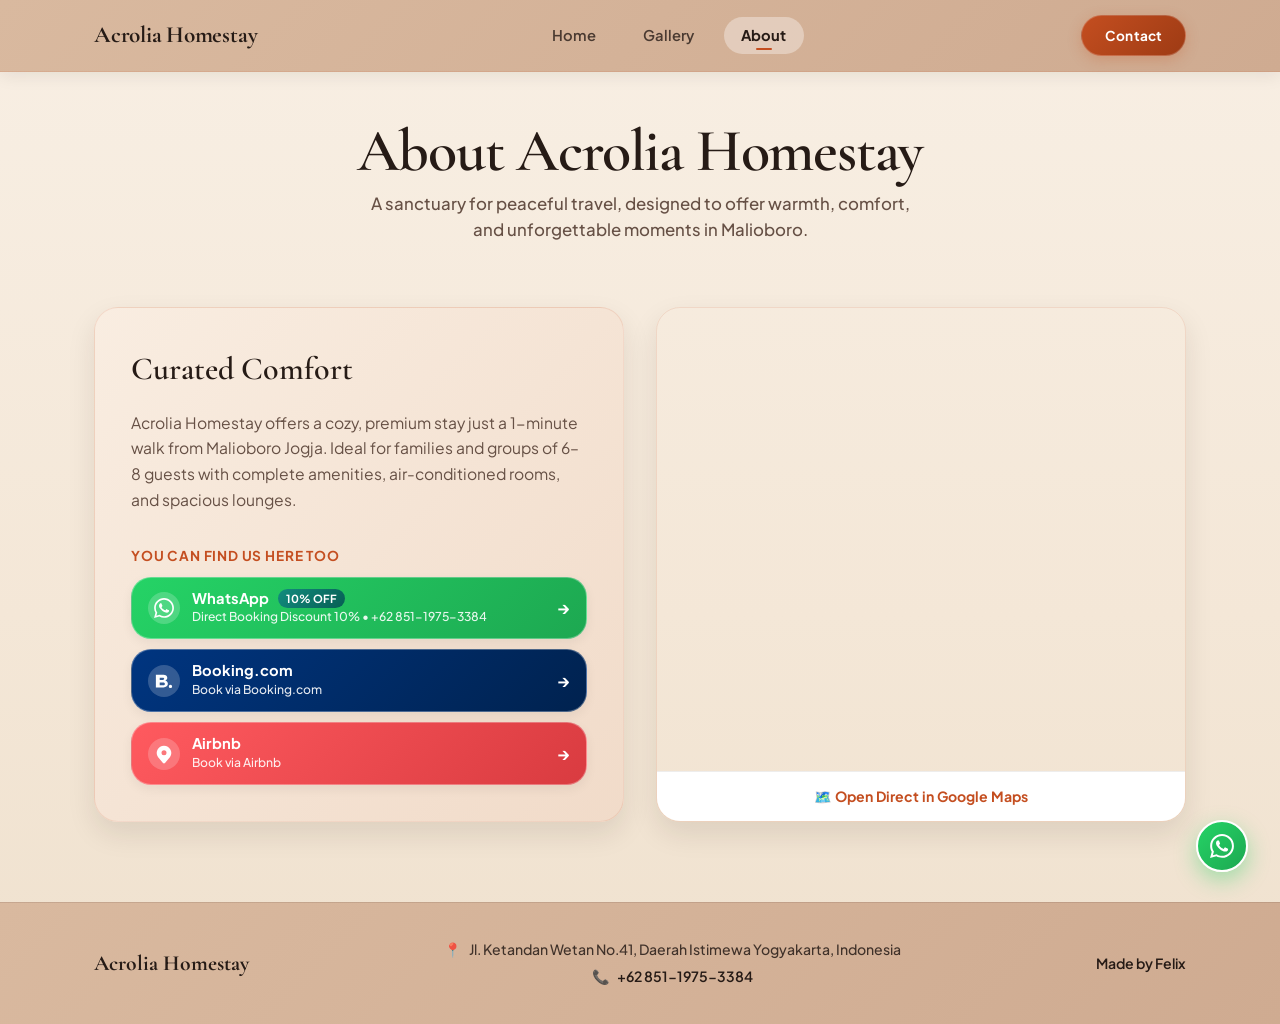
==== commit 83f5979c: "fade in" ====
--- a/pages/about.html
+++ b/pages/about.html
@@ -43,7 +43,7 @@
 
   <!-- About Hero -->
   <section class="about-hero">
-    <div class="container text-center">
+    <div class="container text-center reveal">
       <h1 class="about-title">About Acrolia Homestay</h1>
       <p class="about-subtitle">A sanctuary for peaceful travel, designed to offer warmth, comfort, and unforgettable
         moments in Malioboro.</p>
--- a/css/about.css
+++ b/css/about.css
@@ -630,6 +630,14 @@
     letter-spacing: -0.02em;
   }
 
+  .about-card {
+    padding: 1.75rem 1.35rem;
+  }
+
+  .map-card iframe {
+    height: 280px;
+  }
+
   .whatsapp-contact-card {
     flex-direction: column;
     text-align: center;
@@ -652,4 +660,54 @@
   .footer-brand {
     font-size: 1.15rem;
   }
+
+  .about-title {
+    font-size: 2.25rem;
+  }
+
+  .about-subtitle {
+    font-size: 0.95rem;
+  }
+
+  .about-card {
+    padding: 1.5rem 1.1rem;
+  }
+
+  .map-card iframe {
+    height: 240px;
+  }
+
+  .platforms-title {
+    text-align: center;
+  }
+
+  .platform-card {
+    padding: 0.7rem 0.9rem;
+  }
+}
+
+/* Scroll Reveal Fade-In Animation */
+.reveal {
+  opacity: 0;
+  transform: translateY(32px);
+  transition: opacity 0.8s cubic-bezier(0.16, 1, 0.3, 1), transform 0.8s cubic-bezier(0.16, 1, 0.3, 1);
+  will-change: opacity, transform;
+}
+
+.reveal.revealed {
+  opacity: 1;
+  transform: translateY(0);
+}
+
+.delay-1 { transition-delay: 0.1s; }
+.delay-2 { transition-delay: 0.2s; }
+.delay-3 { transition-delay: 0.3s; }
+.delay-4 { transition-delay: 0.4s; }
+
+@media (prefers-reduced-motion: reduce) {
+  .reveal {
+    opacity: 1 !important;
+    transform: none !important;
+    transition: none !important;
+  }
 }
